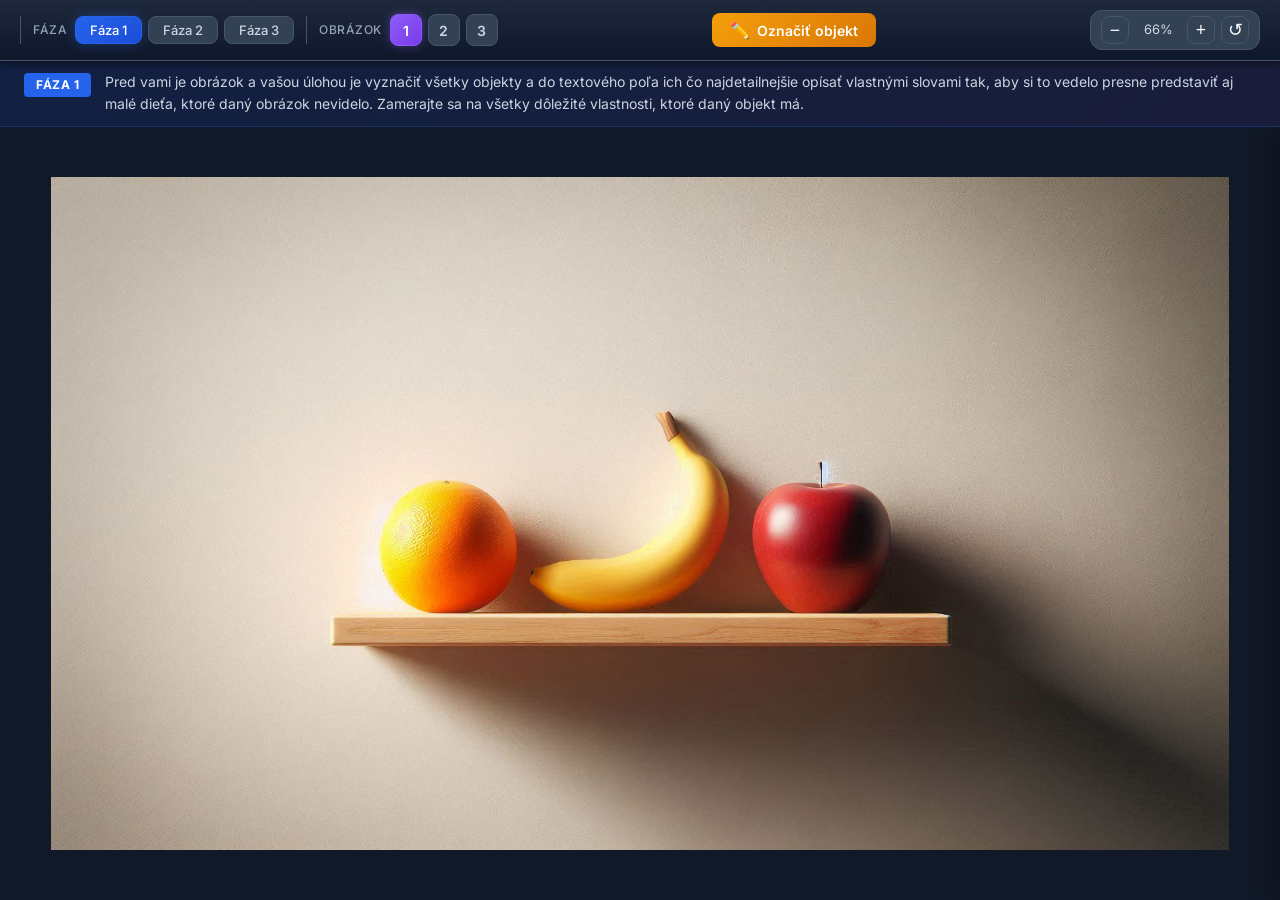
==== index.html @ d162b3e1 "initial" ====
<!DOCTYPE html>
<html lang="sk">

<head>
    <meta charset="UTF-8">
    <meta name="viewport" content="width=device-width, initial-scale=1.0">
    <title>Domain Transfer – Testovanie Anotácie Ovocia</title>
    <meta name="description"
        content="Testovanie anotačného workflow – porovnanie troch fáz anotácie ovocia na policiach">
    <link rel="stylesheet" href="styles.css">
    <link rel="stylesheet" href="fruit_styles.css">
    <link href="https://fonts.googleapis.com/css2?family=Inter:wght@300;400;500;600;700&display=swap" rel="stylesheet">
</head>

<body>
    <div id="app">

        <!-- ============================================ -->
        <!-- HEADER TOOLBAR                              -->
        <!-- ============================================ -->
        <header class="toolbar fruit-toolbar">
            <div class="toolbar-left">

                <!-- Divider -->
                <div class="toolbar-divider"></div>

                <!-- Phase Navigation -->
                <div class="nav-group">
                    <span class="nav-group-label">Fáza</span>
                    <button id="btnPhase1" class="btn btn-phase active" data-phase="1">Fáza 1</button>
                    <button id="btnPhase2" class="btn btn-phase" data-phase="2">Fáza 2</button>
                    <button id="btnPhase3" class="btn btn-phase" data-phase="3">Fáza 3</button>
                </div>

                <!-- Divider -->
                <div class="toolbar-divider"></div>

                <!-- Image Navigation -->
                <div class="nav-group">
                    <span class="nav-group-label">Obrázok</span>
                    <button id="btnImg1" class="btn btn-imgnum active" data-img="1">1</button>
                    <button id="btnImg2" class="btn btn-imgnum" data-img="2">2</button>
                    <button id="btnImg3" class="btn btn-imgnum" data-img="3">3</button>
                </div>
            </div>

            <div class="toolbar-center">
                <!-- Annotate Button -->
                <button id="btnAnnotate" class="btn btn-annotate">
                    <span class="btn-icon">✏️</span>
                    Označiť objekt
                </button>

                <!-- Annotation counter removed -->
            </div>

            <div class="toolbar-right">
                <!-- Zoom controls moved here for cleaner layout -->
                <div class="zoom-controls-header">
                    <button id="btnZoomOut" class="zoom-btn">−</button>
                    <span id="zoomLevel">100%</span>
                    <button id="btnZoomIn" class="zoom-btn">+</button>
                    <button id="btnReset" class="zoom-btn" title="Reset zoom">↺</button>
                </div>
            </div>
        </header>

        <!-- ============================================ -->
        <!-- TASK INSTRUCTION BANNER                    -->
        <!-- ============================================ -->
        <div id="taskInstruction" class="task-instruction">
            <div class="task-instruction-inner">
                <span class="task-phase-badge" id="taskPhaseBadge">Fáza 1</span>
                <p id="taskInstructionText">
                    Pred vami je obrázok a vašou úlohou je <strong>vyznačiť všetky objekty</strong> a do textového poľa
                    ich čo najdetailnejšie
                    opísať vlastnými slovami tak, aby si to vedelo presne predstaviť aj malé dieťa, ktoré daný obrázok
                    nevidelo.
                    Zamerajte sa na všetky dôležité vlastnosti, ktoré daný objekt má.
                </p>
            </div>
        </div>

        <!-- ============================================ -->
        <!-- MAIN CONTENT AREA                          -->
        <!-- ============================================ -->
        <div class="main-content">

            <!-- Image/Canvas Viewer -->
            <div id="imageContainer" class="image-container">
                <canvas id="mainCanvas"></canvas>
                <div id="annotationLayer" class="annotation-layer"></div>

                <!-- Drawing overlay (active while drawing rectangle) -->
                <canvas id="drawingCanvas" class="drawing-canvas"></canvas>

                <!-- No image placeholder -->
                <div id="noImagePlaceholder" class="no-image-placeholder hidden">
                    <div class="no-image-icon">🖼️</div>
                    <p>Obrázok nie je dostupný</p>
                    <small>Pridajte súbor do priečinka projektu</small>
                </div>
            </div>

            <!-- ============================================ -->
            <!-- RIGHT ANNOTATION PANEL                     -->
            <!-- ============================================ -->
            <div id="annotationPanel" class="annotation-panel">
                <div class="panel-header">
                    <div class="panel-header-left">
                        <span class="panel-badge" id="panelBadge">Anotácia #1</span>
                    </div>
                    <button id="btnPanelClose" class="panel-close" title="Zavrieť panel">×</button>
                </div>

                <div class="panel-body">
                    <!-- Text description -->
                    <div class="form-group">
                        <label for="annotationText">Popis objektu:</label>
                        <textarea id="annotationText" class="form-textarea panel-textarea" rows="4"
                            placeholder="Zadajte text..."></textarea>
                    </div>
                </div>

                <div class="panel-footer">
                    <button id="btnDeleteAnnotation" class="btn btn-danger btn-sm">
                        🗑 Odstrániť
                    </button>
                    <button id="btnSaveAnnotation" class="btn btn-success">
                        ✓ Uložiť
                    </button>
                </div>
            </div>

        </div><!-- end .main-content -->

        <!-- ============================================ -->
        <!-- ANNOTATING MODE OVERLAY HINT               -->
        <!-- ============================================ -->
        <div id="drawingHint" class="drawing-hint hidden">
            <span>Nakreslite obdĺžnik okolo ovocia — kliknite a ťahajte myšou</span>
            <button id="btnCancelDraw" class="btn btn-sm btn-danger">Zrušiť</button>
        </div>

    </div><!-- end #app -->

    <script src="phase3.js"></script>
    <script src="fruit_app.js"></script>
</body>

</html>
---- styles.css ----
/* ============================================
   MEDICAL ANNOTATION TEMPLATE - STYLES
   Modern, professional medical UI design
   ============================================ */

/* CSS Variables - Design Tokens */
:root {
    /* Colors */
    --primary: #2563eb;
    --primary-dark: #1d4ed8;
    --primary-light: #3b82f6;

    --secondary: #64748b;
    --secondary-dark: #475569;

    --success: #10b981;
    --success-dark: #059669;

    --accent: #8b5cf6;
    --accent-dark: #7c3aed;

    --case-color: #f59e0b;
    --region-color: #3b82f6;
    --cell-color: #10b981;
    --summary-color: #8b5cf6;

    /* Backgrounds */
    --bg-dark: #0f172a;
    --bg-main: #1e293b;
    --bg-card: #334155;
    --bg-input: #475569;

    /* Text */
    --text-primary: #f8fafc;
    --text-secondary: #cbd5e1;
    --text-muted: #94a3b8;

    /* Borders */
    --border-color: #475569;
    --border-light: #64748b;

    /* Shadows */
    --shadow-sm: 0 1px 2px rgba(0, 0, 0, 0.3);
    --shadow-md: 0 4px 6px rgba(0, 0, 0, 0.4);
    --shadow-lg: 0 10px 25px rgba(0, 0, 0, 0.5);
    --shadow-glow: 0 0 20px rgba(37, 99, 235, 0.3);

    /* Spacing */
    --spacing-xs: 0.25rem;
    --spacing-sm: 0.5rem;
    --spacing-md: 1rem;
    --spacing-lg: 1.5rem;
    --spacing-xl: 2rem;

    /* Border Radius */
    --radius-sm: 4px;
    --radius-md: 8px;
    --radius-lg: 12px;
    --radius-xl: 16px;

    /* Transitions */
    --transition-fast: 150ms ease;
    --transition-normal: 250ms ease;
    --transition-slow: 350ms ease;
}

/* Reset & Base */
*,
*::before,
*::after {
    box-sizing: border-box;
    margin: 0;
    padding: 0;
}

html,
body {
    height: 100%;
    overflow: hidden;
}

body {
    font-family: 'Inter', -apple-system, BlinkMacSystemFont, 'Segoe UI', Roboto, sans-serif;
    background: var(--bg-dark);
    color: var(--text-primary);
    line-height: 1.5;
}

#app {
    display: flex;
    flex-direction: column;
    height: 100vh;
}

/* ============================================
   TOOLBAR
   ============================================ */
.toolbar {
    display: flex;
    align-items: center;
    justify-content: space-between;
    padding: var(--spacing-sm) var(--spacing-lg);
    background: linear-gradient(180deg, var(--bg-main) 0%, var(--bg-dark) 100%);
    border-bottom: 1px solid var(--border-color);
    box-shadow: var(--shadow-md);
    z-index: 100;
}

.toolbar-left {
    display: flex;
    align-items: center;
}

.logo {
    font-size: 1.25rem;
    font-weight: 600;
    color: var(--text-primary);
    display: flex;
    align-items: center;
    gap: var(--spacing-sm);
}

.toolbar-center {
    display: flex;
    gap: var(--spacing-sm);
}

.toolbar-right {
    display: flex;
    align-items: center;
}

.status-indicator {
    display: flex;
    align-items: center;
    gap: var(--spacing-sm);
    padding: var(--spacing-xs) var(--spacing-md);
    background: var(--bg-card);
    border-radius: var(--radius-lg);
    font-size: 0.875rem;
    color: var(--text-secondary);
}

.status-dot {
    width: 8px;
    height: 8px;
    border-radius: 50%;
    background: var(--success);
    animation: pulse 2s infinite;
}

@keyframes pulse {

    0%,
    100% {
        opacity: 1;
    }

    50% {
        opacity: 0.5;
    }
}

/* ============================================
   BUTTONS
   ============================================ */
.btn {
    display: inline-flex;
    align-items: center;
    gap: var(--spacing-sm);
    padding: var(--spacing-sm) var(--spacing-md);
    font-family: inherit;
    font-size: 0.875rem;
    font-weight: 500;
    border: none;
    border-radius: var(--radius-md);
    cursor: pointer;
    transition: all var(--transition-fast);
}

.btn:disabled {
    opacity: 0.5;
    cursor: not-allowed;
}

.btn .icon {
    font-size: 1rem;
}

.btn-primary {
    background: linear-gradient(135deg, var(--primary) 0%, var(--primary-dark) 100%);
    color: white;
    box-shadow: var(--shadow-sm);
}

.btn-primary:hover:not(:disabled) {
    background: linear-gradient(135deg, var(--primary-light) 0%, var(--primary) 100%);
    transform: translateY(-1px);
    box-shadow: var(--shadow-md);
}

.btn-secondary {
    background: var(--bg-card);
    color: var(--text-primary);
    border: 1px solid var(--border-color);
}

.btn-secondary:hover:not(:disabled) {
    background: var(--bg-input);
    border-color: var(--border-light);
}

.btn-success {
    background: linear-gradient(135deg, var(--success) 0%, var(--success-dark) 100%);
    color: white;
}

.btn-success:hover:not(:disabled) {
    transform: translateY(-1px);
    box-shadow: var(--shadow-md);
}

.btn-accent {
    background: linear-gradient(135deg, var(--accent) 0%, var(--accent-dark) 100%);
    color: white;
}

.btn-accent:hover:not(:disabled) {
    transform: translateY(-1px);
    box-shadow: var(--shadow-glow);
}

.btn-danger {
    background: linear-gradient(135deg, #ef4444 0%, #b91c1c 100%);
    color: white;
    border: none;
}

.btn-danger:hover:not(:disabled) {
    box-shadow: 0 0 10px rgba(239, 68, 68, 0.4);
    transform: translateY(-1px);
}

.btn-sm {
    padding: var(--spacing-xs) var(--spacing-sm);
    font-size: 0.8125rem;
}

/* ============================================
   WSI CONTAINER
   ============================================ */
.wsi-container {
    flex: 1;
    position: relative;
    overflow: hidden;
    background: #1a1a2e;
    cursor: grab;
    transition: all var(--transition-normal);
}

/* When modal is open, shrink the WSI container width only */
.wsi-container.modal-open {
    flex: 1;
    width: calc(100vw - 450px);
}

.wsi-container:active {
    cursor: grabbing;
}

.wsi-container.annotating {
    cursor: crosshair !important;
}

#wsiCanvas {
    position: absolute;
    top: 0;
    left: 0;
}

.annotation-layer {
    position: absolute;
    top: 0;
    left: 0;
    width: 100%;
    height: 100%;
    pointer-events: none;
}

.annotation-layer .bounding-box {
    position: absolute;
    border: 3px solid var(--region-color);
    background: rgba(59, 130, 246, 0.1);
    pointer-events: auto;
    cursor: pointer;
    transition: all var(--transition-fast);
}

.annotation-layer .bounding-box:hover {
    border-color: var(--primary-light);
    background: rgba(59, 130, 246, 0.2);
}

.annotation-layer .bounding-box.cell-box {
    border-color: var(--cell-color);
    background: rgba(16, 185, 129, 0.1);
}

.annotation-layer .bounding-box.cell-box:hover {
    background: rgba(16, 185, 129, 0.2);
}

.annotation-layer .box-label {
    position: absolute;
    top: -24px;
    left: 0;
    padding: 2px 8px;
    font-size: 0.75rem;
    font-weight: 500;
    color: white;
    background: var(--region-color);
    border-radius: var(--radius-sm);
    white-space: nowrap;
}

.annotation-layer .cell-box .box-label {
    background: var(--cell-color);
}

/* Zoom Controls */
.zoom-controls {
    position: absolute;
    bottom: var(--spacing-lg);
    right: var(--spacing-lg);
    display: flex;
    align-items: center;
    gap: var(--spacing-sm);
    padding: var(--spacing-sm);
    background: rgba(30, 41, 59, 0.95);
    border-radius: var(--radius-lg);
    box-shadow: var(--shadow-lg);
    backdrop-filter: blur(10px);
}

.zoom-btn {
    width: 36px;
    height: 36px;
    display: flex;
    align-items: center;
    justify-content: center;
    background: var(--bg-card);
    border: 1px solid var(--border-color);
    border-radius: var(--radius-md);
    color: var(--text-primary);
    font-size: 1.25rem;
    cursor: pointer;
    transition: all var(--transition-fast);
}

.zoom-btn:hover {
    background: var(--bg-input);
    border-color: var(--primary);
}

#zoomLevel {
    min-width: 50px;
    text-align: center;
    font-size: 0.875rem;
    color: var(--text-secondary);
}

/* ============================================
   MODALS
   ============================================ */
.modal {
    display: none;
    position: fixed;
    top: 0;
    right: 0;
    width: 450px;
    height: 100%;
    background: transparent;
    z-index: 1000;
    animation: slideInRight var(--transition-normal);
}

.modal.active {
    display: flex;
    align-items: flex-start;
    justify-content: center;
    padding-top: 80px;
}

@keyframes slideInRight {
    from {
        opacity: 0;
        transform: translateX(100%);
    }

    to {
        opacity: 1;
        transform: translateX(0);
    }
}



@keyframes fadeIn {
    from {
        opacity: 0;
    }

    to {
        opacity: 1;
    }
}

.modal-content {
    background: var(--bg-main);
    border-radius: var(--radius-xl) 0 0 var(--radius-xl);
    box-shadow: var(--shadow-lg);
    width: 100%;
    max-height: calc(100vh - 100px);
    overflow-y: auto;
    animation: none;
}

@keyframes slideUp {
    from {
        opacity: 0;
        transform: translateY(20px);
    }

    to {
        opacity: 1;
        transform: translateY(0);
    }
}

.modal-content.summary-modal {
    max-width: 700px;
}

.modal-header {
    display: flex;
    align-items: center;
    gap: var(--spacing-md);
    padding: var(--spacing-lg);
    border-bottom: 1px solid var(--border-color);
}

.level-badge {
    padding: var(--spacing-xs) var(--spacing-md);
    font-size: 0.75rem;
    font-weight: 600;
    text-transform: uppercase;
    letter-spacing: 0.5px;
    border-radius: var(--radius-sm);
}

.level-badge.case {
    background: var(--case-color);
    color: #000;
}

.level-badge.region {
    background: var(--region-color);
    color: white;
}

.level-badge.cell {
    background: var(--cell-color);
    color: white;
}

.level-badge.summary {
    background: var(--summary-color);
    color: white;
}

.organ-label {
    font-weight: 500;
    color: var(--text-secondary);
}

.modal-close {
    margin-left: auto;
    width: 32px;
    height: 32px;
    display: flex;
    align-items: center;
    justify-content: center;
    background: transparent;
    border: none;
    color: var(--text-muted);
    font-size: 1.5rem;
    cursor: pointer;
    border-radius: var(--radius-md);
    transition: all var(--transition-fast);
}

.modal-close:hover {
    background: var(--bg-card);
    color: var(--text-primary);
}

.modal-body {
    padding: var(--spacing-lg);
}

.modal-footer {
    display: flex;
    justify-content: flex-end;
    gap: var(--spacing-md);
    padding: var(--spacing-lg);
    border-top: 1px solid var(--border-color);
}

/* ============================================
   FORM ELEMENTS
   ============================================ */
.form-group {
    margin-bottom: var(--spacing-lg);
}

.form-group label {
    display: block;
    margin-bottom: var(--spacing-sm);
    font-size: 0.875rem;
    font-weight: 500;
    color: var(--text-secondary);
}

.form-input,
.form-textarea {
    width: 100%;
    padding: var(--spacing-sm) var(--spacing-md);
    background: var(--bg-input);
    border: 1px solid var(--border-color);
    border-radius: var(--radius-md);
    color: var(--text-primary);
    font-family: inherit;
    font-size: 0.9375rem;
    transition: all var(--transition-fast);
}

.form-input:focus,
.form-textarea:focus {
    outline: none;
    border-color: var(--primary);
    box-shadow: 0 0 0 3px rgba(37, 99, 235, 0.2);
}

.form-input.readonly {
    background: var(--bg-card);
    color: var(--text-muted);
    cursor: not-allowed;
}

.form-textarea {
    resize: vertical;
    min-height: 80px;
}

.form-select {
    appearance: none;
    -webkit-appearance: none;
    background-image: url("data:image/svg+xml,%3Csvg xmlns='http://www.w3.org/2000/svg' width='12' height='12' fill='%2394a3b8' viewBox='0 0 16 16'%3E%3Cpath d='M8 11L3 6h10l-5 5z'/%3E%3C/svg%3E");
    background-repeat: no-repeat;
    background-position: right 12px center;
    padding-right: 36px;
    cursor: pointer;
}

.form-select:focus {
    outline: none;
    border-color: var(--primary);
    box-shadow: 0 0 0 3px rgba(37, 99, 235, 0.2);
}

.form-select option {
    background: var(--bg-card);
    color: var(--text-primary);
}

.modal-footer-dual {
    display: flex;
    justify-content: space-between;
    gap: var(--spacing-md);
    padding: var(--spacing-lg);
    border-top: 1px solid var(--border-color);
}

/* Autocomplete */
.autocomplete-wrapper {
    position: relative;
}

.autocomplete-input {
    width: 100%;
    padding: var(--spacing-sm) var(--spacing-md);
    background: var(--bg-input);
    border: 1px solid var(--border-color);
    border-radius: var(--radius-md);
    color: var(--text-primary);
    font-family: inherit;
    font-size: 0.9375rem;
    transition: all var(--transition-fast);
}

.autocomplete-input:focus {
    outline: none;
    border-color: var(--primary);
    box-shadow: 0 0 0 3px rgba(37, 99, 235, 0.2);
}

.autocomplete-dropdown {
    display: none;
    position: absolute;
    top: 100%;
    left: 0;
    right: 0;
    max-height: 200px;
    overflow-y: auto;
    background: var(--bg-card);
    border: 1px solid var(--border-color);
    border-top: none;
    border-radius: 0 0 var(--radius-md) var(--radius-md);
    box-shadow: var(--shadow-lg);
    z-index: 10;
}

.autocomplete-dropdown.active {
    display: block;
}

.autocomplete-option {
    padding: var(--spacing-sm) var(--spacing-md);
    cursor: pointer;
    transition: background var(--transition-fast);
}

.autocomplete-option:hover,
.autocomplete-option.highlighted {
    background: var(--primary);
    color: white;
}

/* Radio Buttons */
.radio-group {
    display: flex;
    gap: var(--spacing-lg);
    flex-wrap: wrap;
    overflow: visible;
}

.radio-label {
    display: inline-flex;
    align-items: center;
    gap: var(--spacing-sm);
    cursor: pointer;
    color: var(--text-primary);
    overflow: visible;
}

.radio-label input[type="radio"] {
    position: absolute;
    opacity: 0;
    width: 0;
    height: 0;
}

.radio-custom {
    display: inline-block;
    width: 18px;
    height: 18px;
    min-width: 18px;
    min-height: 18px;
    border: 2px solid var(--border-light);
    border-radius: 50%;
    position: relative;
    transition: all var(--transition-fast);
    flex-shrink: 0;
    box-sizing: border-box;
    overflow: visible;
}

.radio-label input[type="radio"]:checked+.radio-custom {
    border-color: var(--primary);
}

.radio-label input[type="radio"]:checked+.radio-custom::after {
    content: '';
    position: absolute;
    top: 50%;
    left: 50%;
    transform: translate(-50%, -50%);
    width: 10px;
    height: 10px;
    background: var(--primary);
    border-radius: 50%;
}

/* Score Group (1-2-3) */
.score-group {
    display: flex;
    gap: var(--spacing-sm);
}

.score-label {
    cursor: pointer;
}

.score-label input[type="radio"] {
    display: none;
}

.score-box {
    display: flex;
    align-items: center;
    justify-content: center;
    width: 48px;
    height: 48px;
    background: var(--bg-card);
    border: 2px solid var(--border-color);
    border-radius: var(--radius-md);
    font-size: 1.25rem;
    font-weight: 600;
    color: var(--text-secondary);
    transition: all var(--transition-fast);
}

.score-label:hover .score-box {
    border-color: var(--primary);
    color: var(--text-primary);
}

.score-label input[type="radio"]:checked+.score-box {
    background: var(--primary);
    border-color: var(--primary);
    color: white;
    box-shadow: var(--shadow-glow);
}

/* Input with unit */
.input-with-unit {
    display: flex;
    align-items: center;
}

.input-with-unit .form-input {
    border-radius: var(--radius-md) 0 0 var(--radius-md);
    text-align: right;
}

.input-with-unit .unit {
    padding: var(--spacing-sm) var(--spacing-md);
    background: var(--bg-card);
    border: 1px solid var(--border-color);
    border-left: none;
    border-radius: 0 var(--radius-md) var(--radius-md) 0;
    color: var(--text-muted);
    font-weight: 500;
}

/* Conditional Fields */
.conditional-fields {
    animation: slideDown var(--transition-normal);
}

.conditional-fields.hidden {
    display: none;
}

@keyframes slideDown {
    from {
        opacity: 0;
        transform: translateY(-10px);
    }

    to {
        opacity: 1;
        transform: translateY(0);
    }
}

.form-divider {
    display: flex;
    align-items: center;
    margin: var(--spacing-lg) 0;
    color: var(--text-muted);
    font-size: 0.875rem;
}

.form-divider::before,
.form-divider::after {
    content: '';
    flex: 1;
    height: 1px;
    background: var(--border-color);
}

.form-divider span {
    padding: 0 var(--spacing-md);
}

/* ============================================
   FINAL GRADE DISPLAY
   ============================================ */
.final-grade-group {
    background: var(--bg-card);
    padding: var(--spacing-lg);
    border-radius: var(--radius-lg);
    margin-top: var(--spacing-lg);
}

.final-grade {
    display: flex;
    align-items: center;
    gap: var(--spacing-md);
    padding: var(--spacing-md);
    background: var(--bg-dark);
    border-radius: var(--radius-md);
    margin-top: var(--spacing-sm);
}

.grade-value {
    font-size: 2rem;
    font-weight: 700;
    color: var(--accent);
    min-width: 60px;
    text-align: center;
}

.grade-description {
    font-size: 0.875rem;
    color: var(--text-secondary);
}

.grade-calculation {
    margin-top: var(--spacing-sm);
    text-align: center;
    color: var(--text-muted);
}

.final-grade.grade-1 .grade-value {
    color: var(--success);
}

.final-grade.grade-2 .grade-value {
    color: var(--case-color);
}

.final-grade.grade-3 .grade-value {
    color: #ef4444;
}

/* ============================================
   SUMMARY MODAL
   ============================================ */
.summary-content {
    display: grid;
    gap: var(--spacing-lg);
}

.summary-section {
    background: var(--bg-card);
    border-radius: var(--radius-lg);
    overflow: hidden;
}

.summary-section-header {
    display: flex;
    align-items: center;
    gap: var(--spacing-sm);
    padding: var(--spacing-md) var(--spacing-lg);
    background: var(--bg-dark);
    font-weight: 600;
}

.summary-section-body {
    padding: var(--spacing-lg);
}

.summary-row {
    display: flex;
    justify-content: space-between;
    padding: var(--spacing-sm) 0;
    border-bottom: 1px solid var(--border-color);
}

.summary-row:last-child {
    border-bottom: none;
}

.summary-label {
    color: var(--text-muted);
}

.summary-value {
    font-weight: 500;
    color: var(--text-primary);
}

.clinical-comment {
    margin-top: var(--spacing-lg);
}

/* ============================================
   ANNOTATION OVERLAY
   ============================================ */
/* ============================================
   ANNOTATION OVERLAY
   ============================================ */
.annotation-overlay {
    position: fixed;
    top: 80px;
    /* Below toolbar */
    right: 20px;
    width: auto;
    height: auto;
    background: transparent;
    display: flex;
    flex-direction: column;
    align-items: flex-end;
    /* Align to right */
    padding: 0;
    z-index: 50;
    pointer-events: none;
    /* Let clicks pass through */
}

.annotation-overlay.hidden {
    display: none;
}

.annotation-instruction {
    padding: var(--spacing-sm) var(--spacing-md);
    background: rgba(30, 41, 59, 0.9);
    border: 1px solid var(--border-color);
    border-radius: var(--radius-md);
    text-align: right;
    font-size: 0.9375rem;
    color: var(--text-primary);
    box-shadow: var(--shadow-lg);
    backdrop-filter: blur(4px);
    margin-bottom: var(--spacing-xs);
    pointer-events: auto;
    /* Allow text selection if needed */
}

/* Small text inside instruction */
.annotation-instruction small {
    display: block;
    font-size: 0.75rem;
    color: var(--text-muted);
    margin-top: 2px;
}


/* ============================================
   SCROLLBAR
   ============================================ */
::-webkit-scrollbar {
    width: 8px;
    height: 8px;
}

::-webkit-scrollbar-track {
    background: var(--bg-dark);
}

::-webkit-scrollbar-thumb {
    background: var(--border-color);
    border-radius: 4px;
}

::-webkit-scrollbar-thumb:hover {
    background: var(--border-light);
}

/* ============================================
   LIVE SCORE DISPLAY
   ============================================ */
.live-score-display {
    display: flex;
    align-items: center;
    gap: var(--spacing-sm);
    padding: var(--spacing-xs) var(--spacing-md);
    background: var(--bg-card);
    border: 1px solid var(--border-color);
    border-radius: var(--radius-lg);
    font-size: 0.8125rem;
    font-weight: 500;
    color: var(--text-muted);
    transition: all var(--transition-normal);
    white-space: nowrap;
}

.live-score-label {
    color: var(--text-secondary);
    font-weight: 600;
    letter-spacing: 0.3px;
}

.live-score-value {
    font-weight: 500;
}

/* Incomplete score - muted pulse */
.live-score-display.score-incomplete {
    border-color: var(--border-color);
    color: var(--text-muted);
}

/* Grade 1 - Green (well differentiated) */
.live-score-display.score-grade-1 {
    background: rgba(16, 185, 129, 0.12);
    border-color: var(--success);
    color: var(--success);
    box-shadow: 0 0 12px rgba(16, 185, 129, 0.2);
}

.live-score-display.score-grade-1 .live-score-label {
    color: var(--success);
}

/* Grade 2 - Amber (moderately differentiated) */
.live-score-display.score-grade-2 {
    background: rgba(245, 158, 11, 0.12);
    border-color: var(--case-color);
    color: var(--case-color);
    box-shadow: 0 0 12px rgba(245, 158, 11, 0.2);
}

.live-score-display.score-grade-2 .live-score-label {
    color: var(--case-color);
}

/* Grade 3 - Red (poorly differentiated) */
.live-score-display.score-grade-3 {
    background: rgba(239, 68, 68, 0.12);
    border-color: #ef4444;
    color: #ef4444;
    box-shadow: 0 0 12px rgba(239, 68, 68, 0.25);
    animation: gradeAlert 2s ease-in-out infinite;
}

.live-score-display.score-grade-3 .live-score-label {
    color: #ef4444;
}

@keyframes gradeAlert {

    0%,
    100% {
        box-shadow: 0 0 12px rgba(239, 68, 68, 0.25);
    }

    50% {
        box-shadow: 0 0 20px rgba(239, 68, 68, 0.4);
    }
}

/* ============================================
   RESPONSIVE
   ============================================ */
@media (max-width: 768px) {
    .toolbar {
        flex-direction: column;
        gap: var(--spacing-sm);
        padding: var(--spacing-sm);
    }

    .toolbar-center {
        flex-wrap: wrap;
        justify-content: center;
    }

    .btn {
        padding: var(--spacing-xs) var(--spacing-sm);
        font-size: 0.8125rem;
    }

    .modal-content {
        margin: var(--spacing-md);
        max-height: 90vh;
    }
}
---- fruit_styles.css ----
/* ============================================
   FRUIT ANNOTATION TOOL - ADDITIONAL STYLES
   Extends the base styles.css design system
   ============================================ */

/* ============================================
   TOOLBAR OVERRIDES FOR FRUIT TOOL
   ============================================ */
.fruit-toolbar {
    padding: 10px 20px;
    gap: 0;
    flex-wrap: nowrap;
    min-height: 58px;
}

.toolbar-left {
    display: flex;
    align-items: center;
    gap: 12px;
    flex-shrink: 0;
}

.logo-block {
    display: flex;
    align-items: center;
    gap: 8px;
    white-space: nowrap;
}

.logo-icon {
    font-size: 1.25rem;
}

.toolbar-divider {
    width: 1px;
    height: 28px;
    background: var(--border-color);
    flex-shrink: 0;
}

.toolbar-center {
    display: flex;
    align-items: center;
    gap: 12px;
    flex: 1;
    justify-content: center;
}

.toolbar-right {
    display: flex;
    align-items: center;
    gap: 8px;
    flex-shrink: 0;
}

/* ============================================
   NAVIGATION GROUPS (Phase + Image buttons)
   ============================================ */
.nav-group {
    display: flex;
    align-items: center;
    gap: 6px;
}

.nav-group-label {
    font-size: 0.75rem;
    font-weight: 500;
    color: var(--text-muted);
    text-transform: uppercase;
    letter-spacing: 0.5px;
    white-space: nowrap;
    margin-right: 2px;
}

/* Phase buttons */
.btn-phase {
    background: var(--bg-card);
    color: var(--text-secondary);
    border: 1px solid var(--border-color);
    padding: 5px 14px;
    font-size: 0.8125rem;
    font-weight: 500;
    border-radius: var(--radius-md);
    cursor: pointer;
    transition: all var(--transition-fast);
    white-space: nowrap;
}

.btn-phase:hover {
    background: var(--bg-input);
    color: var(--text-primary);
    border-color: var(--primary);
}

.btn-phase.active {
    background: linear-gradient(135deg, var(--primary) 0%, var(--primary-dark) 100%);
    color: white;
    border-color: var(--primary);
    box-shadow: 0 0 12px rgba(37, 99, 235, 0.35);
}

/* Image number buttons */
.btn-imgnum {
    width: 32px;
    height: 32px;
    display: inline-flex;
    align-items: center;
    justify-content: center;
    background: var(--bg-card);
    color: var(--text-secondary);
    border: 1px solid var(--border-color);
    font-size: 0.875rem;
    font-weight: 600;
    border-radius: var(--radius-md);
    cursor: pointer;
    transition: all var(--transition-fast);
    padding: 0;
}

.btn-imgnum:hover {
    background: var(--bg-input);
    color: var(--text-primary);
    border-color: var(--accent);
}

.btn-imgnum.active {
    background: linear-gradient(135deg, var(--accent) 0%, var(--accent-dark) 100%);
    color: white;
    border-color: var(--accent);
    box-shadow: 0 0 10px rgba(139, 92, 246, 0.4);
}

/* Annotate Button */
.btn-annotate {
    background: linear-gradient(135deg, #f59e0b 0%, #d97706 100%);
    color: white;
    border: none;
    padding: 7px 18px;
    font-size: 0.875rem;
    font-weight: 600;
    border-radius: var(--radius-md);
    cursor: pointer;
    transition: all var(--transition-fast);
    display: inline-flex;
    align-items: center;
    gap: 7px;
}

.btn-annotate:hover {
    transform: translateY(-1px);
    box-shadow: 0 0 14px rgba(245, 158, 11, 0.4);
}

.btn-annotate.annotating-active {
    background: linear-gradient(135deg, #ef4444 0%, #b91c1c 100%);
    box-shadow: 0 0 14px rgba(239, 68, 68, 0.4);
    animation: pulseBorder 1.5s ease-in-out infinite;
}

@keyframes pulseBorder {

    0%,
    100% {
        box-shadow: 0 0 10px rgba(239, 68, 68, 0.3);
    }

    50% {
        box-shadow: 0 0 22px rgba(239, 68, 68, 0.6);
    }
}

.btn-icon {
    font-size: 1rem;
}

/* Annotation counter */
.annotation-counter {
    display: inline-flex;
    align-items: center;
    gap: 5px;
    padding: 4px 12px;
    background: var(--bg-card);
    border: 1px solid var(--border-color);
    border-radius: var(--radius-lg);
    font-size: 0.8125rem;
    color: var(--text-secondary);
    font-weight: 500;
}

#counterNum {
    color: var(--accent);
    font-weight: 700;
    font-size: 1rem;
}

/* Zoom controls in header */
.zoom-controls-header {
    display: flex;
    align-items: center;
    gap: 6px;
    padding: 5px 10px;
    background: var(--bg-card);
    border: 1px solid var(--border-color);
    border-radius: var(--radius-lg);
}

.zoom-controls-header .zoom-btn {
    width: 28px;
    height: 28px;
    font-size: 1.1rem;
}

.zoom-controls-header #zoomLevel {
    min-width: 46px;
    font-size: 0.8125rem;
}

/* ============================================
   TASK INSTRUCTION BANNER
   ============================================ */
.task-instruction {
    background: linear-gradient(135deg, rgba(37, 99, 235, 0.12) 0%, rgba(139, 92, 246, 0.08) 100%);
    border-bottom: 1px solid rgba(37, 99, 235, 0.25);
    padding: 10px 24px;
    flex-shrink: 0;
    transition: all var(--transition-normal);
}

.task-instruction-inner {
    display: flex;
    align-items: flex-start;
    gap: 14px;
    max-width: 1400px;
}

.task-phase-badge {
    display: inline-flex;
    align-items: center;
    padding: 3px 12px;
    background: var(--primary);
    color: white;
    font-size: 0.75rem;
    font-weight: 700;
    text-transform: uppercase;
    letter-spacing: 0.5px;
    border-radius: var(--radius-sm);
    white-space: nowrap;
    flex-shrink: 0;
    margin-top: 2px;
}

#taskInstructionText {
    font-size: 0.875rem;
    color: var(--text-secondary);
    line-height: 1.6;
    margin: 0;
}

#taskInstructionText strong {
    color: var(--text-primary);
    font-weight: 600;
}

/* ============================================
   MAIN CONTENT LAYOUT
   ============================================ */
.main-content {
    display: flex;
    flex: 1;
    overflow: hidden;
    position: relative;
}

/* ============================================
   IMAGE CONTAINER / CANVAS
   ============================================ */
.image-container {
    flex: 1;
    position: relative;
    overflow: hidden;
    background: #111827;
    cursor: grab;
    transition: all var(--transition-normal);
}

.image-container:active {
    cursor: grabbing;
}

.image-container.annotating {
    cursor: crosshair !important;
}

.image-container.panel-open {
    /* panel takes 420px on the right */
}

#mainCanvas {
    position: absolute;
    top: 0;
    left: 0;
    image-rendering: -webkit-optimize-contrast;
    image-rendering: crisp-edges;
}

/* Drawing canvas sits on top */
.drawing-canvas {
    position: absolute;
    top: 0;
    left: 0;
    pointer-events: none;
    z-index: 5;
}

.drawing-canvas.active {
    pointer-events: auto;
}

/* Annotation layer */
.annotation-layer {
    position: absolute;
    top: 0;
    left: 0;
    width: 100%;
    height: 100%;
    pointer-events: none;
    z-index: 10;
}

/* Bounding box overlays */
.annotation-layer .fruit-box {
    position: absolute;
    border: 2.5px solid;
    pointer-events: auto;
    cursor: pointer;
    transition: all var(--transition-fast);
    border-radius: 2px;
}

.annotation-layer .fruit-box:hover {
    filter: brightness(1.3);
}

.annotation-layer .fruit-box.selected {
    box-shadow: 0 0 0 2px white, 0 0 16px rgba(255, 255, 255, 0.3);
}

.annotation-layer .fruit-box-label {
    position: absolute;
    top: -26px;
    left: -2px;
    padding: 2px 8px;
    font-size: 0.7rem;
    font-weight: 700;
    color: white;
    border-radius: 3px 3px 3px 0;
    white-space: nowrap;
    max-width: 160px;
    overflow: hidden;
    text-overflow: ellipsis;
    pointer-events: none;
}

/* No image placeholder */
.no-image-placeholder {
    position: absolute;
    inset: 0;
    display: flex;
    flex-direction: column;
    align-items: center;
    justify-content: center;
    color: var(--text-muted);
    gap: 10px;
    background: #111827;
}

.no-image-placeholder.hidden {
    display: none;
}

.no-image-icon {
    font-size: 3rem;
    opacity: 0.4;
}

.no-image-placeholder p {
    font-size: 1rem;
    font-weight: 500;
    color: var(--text-secondary);
}

.no-image-placeholder small {
    font-size: 0.8125rem;
    color: var(--text-muted);
}

/* ============================================
   RIGHT ANNOTATION PANEL
   ============================================ */
.annotation-panel {
    width: 300px;
    flex-shrink: 0;
    background: var(--bg-main);
    border-left: 1px solid var(--border-color);
    display: flex;
    flex-direction: column;
    transform: translateX(100%);
    transition: transform var(--transition-normal);
    position: absolute;
    right: 0;
    top: 0;
    bottom: 0;
    z-index: 50;
    box-shadow: -4px 0 24px rgba(0, 0, 0, 0.3);
}

.annotation-panel.active {
    transform: translateX(0);
}

.panel-header {
    display: flex;
    align-items: center;
    justify-content: space-between;
    padding: 16px 20px;
    border-bottom: 1px solid var(--border-color);
    background: var(--bg-dark);
    flex-shrink: 0;
}

.panel-header-left {
    display: flex;
    align-items: center;
    gap: 10px;
}

.panel-badge {
    padding: 4px 12px;
    background: linear-gradient(135deg, var(--accent) 0%, var(--accent-dark) 100%);
    color: white;
    font-size: 0.75rem;
    font-weight: 700;
    text-transform: uppercase;
    letter-spacing: 0.5px;
    border-radius: var(--radius-sm);
}

.panel-close {
    width: 30px;
    height: 30px;
    display: flex;
    align-items: center;
    justify-content: center;
    background: transparent;
    border: none;
    color: var(--text-muted);
    font-size: 1.4rem;
    cursor: pointer;
    border-radius: var(--radius-sm);
    transition: all var(--transition-fast);
    line-height: 1;
}

.panel-close:hover {
    background: var(--bg-card);
    color: var(--text-primary);
}

.panel-body {
    flex: 1;
    overflow-y: auto;
    padding: 20px;
    display: flex;
    flex-direction: column;
    gap: 16px;
}

.panel-annotation-info {
    display: flex;
    align-items: center;
    gap: 10px;
    padding: 10px 14px;
    background: var(--bg-card);
    border-radius: var(--radius-md);
    font-size: 0.875rem;
    color: var(--text-secondary);
}

.annotation-color-dot {
    width: 14px;
    height: 14px;
    border-radius: 50%;
    flex-shrink: 0;
}

.panel-textarea {
    resize: vertical;
    min-height: 100px;
    font-size: 0.9375rem;
    line-height: 1.6;
}

.char-counter {
    text-align: right;
    font-size: 0.75rem;
    color: var(--text-muted);
    margin-top: -8px;
}

.panel-footer {
    display: flex;
    justify-content: space-between;
    align-items: center;
    padding: 16px 20px;
    border-top: 1px solid var(--border-color);
    flex-shrink: 0;
    background: var(--bg-dark);
}

/* ============================================
   DRAWING HINT (bottom center)
   ============================================ */
.drawing-hint {
    position: fixed;
    bottom: 24px;
    left: 50%;
    transform: translateX(-50%);
    display: flex;
    align-items: center;
    gap: 14px;
    padding: 10px 20px;
    background: rgba(15, 23, 42, 0.95);
    border: 1px solid var(--primary);
    border-radius: var(--radius-lg);
    color: var(--text-primary);
    font-size: 0.875rem;
    font-weight: 500;
    box-shadow: 0 0 20px rgba(37, 99, 235, 0.3);
    backdrop-filter: blur(10px);
    z-index: 200;
    pointer-events: auto;
    animation: hintSlideUp 0.25s ease-out;
}

.drawing-hint.hidden {
    display: none;
}

@keyframes hintSlideUp {
    from {
        opacity: 0;
        transform: translateX(-50%) translateY(10px);
    }

    to {
        opacity: 1;
        transform: translateX(-50%) translateY(0);
    }
}

/* ============================================
   ANNOTATION BOX COLORS (cycling palette)
   ============================================ */
:root {
    --ann-color-0: #f59e0b;
    --ann-color-1: #3b82f6;
    --ann-color-2: #10b981;
    --ann-color-3: #ef4444;
    --ann-color-4: #8b5cf6;
    --ann-color-5: #ec4899;
    --ann-color-6: #06b6d4;
    --ann-color-7: #84cc16;
}

/* ============================================
   FORM GROUP OVERRIDE  (no extra top margin in panel)
   ============================================ */
.panel-body .form-group {
    margin-bottom: 0;
}

.panel-body .form-group label {
    font-size: 0.8125rem;
    font-weight: 600;
    color: var(--text-primary);
    margin-bottom: 8px;
}

/* ============================================
   PHASE 3 TEMPLATE STYLES
   ============================================ */

/* Wider panel for Phase 3 content */
.annotation-panel.phase3-active {
    width: 360px;
}

.p3-body {
    display: flex;
    flex-direction: column;
    gap: 0;
}

/* Each step block */
.p3-step {
    padding: 12px 0 12px 0;
    border-bottom: 1px solid rgba(255, 255, 255, 0.05);
    display: flex;
    flex-direction: column;
    gap: 8px;
}

.p3-step:last-child {
    border-bottom: none;
}

.p3-label {
    font-size: 0.75rem;
    font-weight: 700;
    text-transform: uppercase;
    letter-spacing: 0.5px;
    color: var(--text-muted);
    margin-bottom: 2px;
}

/* Type buttons (Ovocie / Plocha) */
.p3-type-row {
    display: flex;
    gap: 8px;
}

.p3-type-btn {
    flex: 1;
    padding: 10px 8px;
    background: var(--bg-card);
    border: 1.5px solid var(--border-color);
    color: var(--text-secondary);
    border-radius: var(--radius-md);
    font-size: 0.875rem;
    font-weight: 600;
    cursor: pointer;
    transition: all var(--transition-fast);
    text-align: center;
}

.p3-type-btn:hover {
    border-color: var(--primary);
    color: var(--text-primary);
}

.p3-type-btn.active {
    background: linear-gradient(135deg, var(--primary) 0%, var(--primary-dark) 100%);
    border-color: var(--primary);
    color: white;
    box-shadow: 0 0 12px rgba(37, 99, 235, 0.35);
}

/* Chip pills row */
.p3-chips-row {
    display: flex;
    flex-wrap: wrap;
    gap: 6px;
}

.p3-chip {
    padding: 5px 12px;
    background: var(--bg-card);
    border: 1.5px solid var(--border-color);
    color: var(--text-secondary);
    border-radius: 20px;
    font-size: 0.8125rem;
    font-weight: 500;
    cursor: pointer;
    transition: all var(--transition-fast);
    white-space: nowrap;
}

.p3-chip:hover {
    border-color: var(--accent);
    color: var(--text-primary);
}

.p3-chip.active {
    background: linear-gradient(135deg, var(--accent) 0%, var(--accent-dark) 100%);
    border-color: var(--accent);
    color: white;
    box-shadow: 0 0 8px rgba(139, 92, 246, 0.35);
}

/* Bunch sub-options */
.p3-bunch-sub {
    padding: 6px 0 0 8px;
    border-left: 2px solid var(--accent);
    margin-top: 2px;
}

/* Combobox */
.p3-combobox {
    position: relative;
}

.p3-search {
    width: 100%;
    padding: 8px 12px;
    background: var(--bg-input);
    border: 1.5px solid var(--border-color);
    border-radius: var(--radius-md);
    color: var(--text-primary);
    font-size: 0.875rem;
    font-family: inherit;
    outline: none;
    box-sizing: border-box;
    transition: border-color var(--transition-fast);
}

.p3-search:focus {
    border-color: var(--primary);
    box-shadow: 0 0 0 3px rgba(37, 99, 235, 0.15);
}

.p3-dropdown {
    position: absolute;
    top: calc(100% + 4px);
    left: 0;
    right: 0;
    background: var(--bg-dark);
    border: 1px solid var(--border-color);
    border-radius: var(--radius-md);
    list-style: none;
    margin: 0;
    padding: 4px 0;
    max-height: 200px;
    overflow-y: auto;
    z-index: 200;
    box-shadow: 0 8px 24px rgba(0, 0, 0, 0.4);
}

.p3-option {
    padding: 8px 14px;
    font-size: 0.875rem;
    color: var(--text-secondary);
    cursor: pointer;
    transition: background var(--transition-fast);
}

.p3-option:hover,
.p3-option.selected {
    background: rgba(37, 99, 235, 0.15);
    color: var(--text-primary);
}
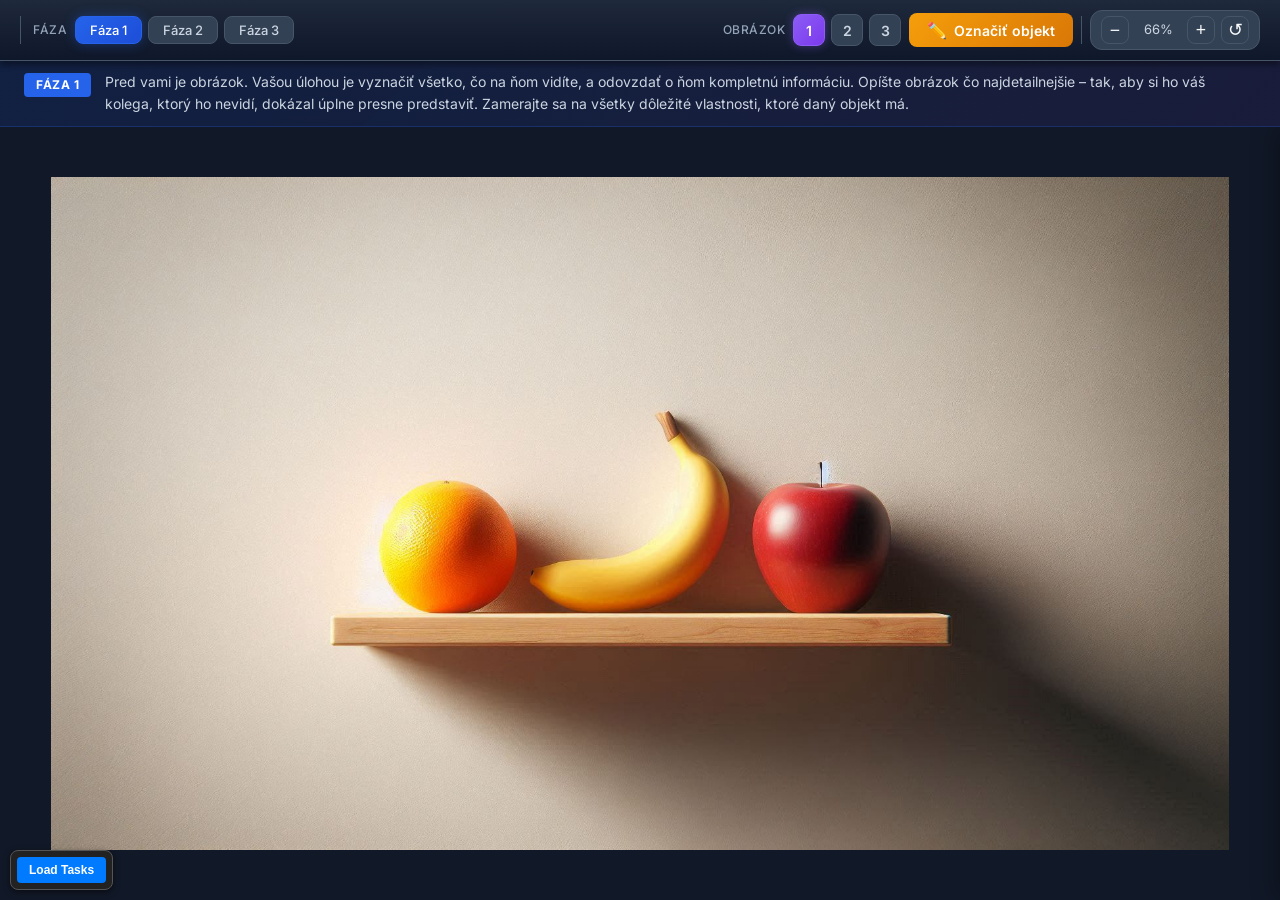
==== commit 59993473: "zmena zadania a logger" ====
--- a/index.html
+++ b/index.html
@@ -31,9 +31,9 @@
                     <button id="btnPhase2" class="btn btn-phase" data-phase="2">Fáza 2</button>
                     <button id="btnPhase3" class="btn btn-phase" data-phase="3">Fáza 3</button>
                 </div>
+            </div>
 
-                <!-- Divider -->
-                <div class="toolbar-divider"></div>
+            <div class="toolbar-right">
 
                 <!-- Image Navigation -->
                 <div class="nav-group">
@@ -42,20 +42,17 @@
                     <button id="btnImg2" class="btn btn-imgnum" data-img="2">2</button>
                     <button id="btnImg3" class="btn btn-imgnum" data-img="3">3</button>
                 </div>
-            </div>
 
-            <div class="toolbar-center">
                 <!-- Annotate Button -->
                 <button id="btnAnnotate" class="btn btn-annotate">
                     <span class="btn-icon">✏️</span>
                     Označiť objekt
                 </button>
 
-                <!-- Annotation counter removed -->
-            </div>
+                <!-- Divider -->
+                <div class="toolbar-divider"></div>
 
-            <div class="toolbar-right">
-                <!-- Zoom controls moved here for cleaner layout -->
+                <!-- Zoom controls -->
                 <div class="zoom-controls-header">
                     <button id="btnZoomOut" class="zoom-btn">−</button>
                     <span id="zoomLevel">100%</span>
@@ -64,6 +61,7 @@
                 </div>
             </div>
         </header>
+
 
         <!-- ============================================ -->
         <!-- TASK INSTRUCTION BANNER                    -->
@@ -145,6 +143,7 @@
     </div><!-- end #app -->
 
     <script src="phase3.js"></script>
+    <script src="logger.js"></script>
     <script src="fruit_app.js"></script>
 </body>
 
--- a/fruit_styles.css
+++ b/fruit_styles.css
@@ -11,6 +11,7 @@
     gap: 0;
     flex-wrap: nowrap;
     min-height: 58px;
+    justify-content: space-between;
 }
 
 .toolbar-left {
